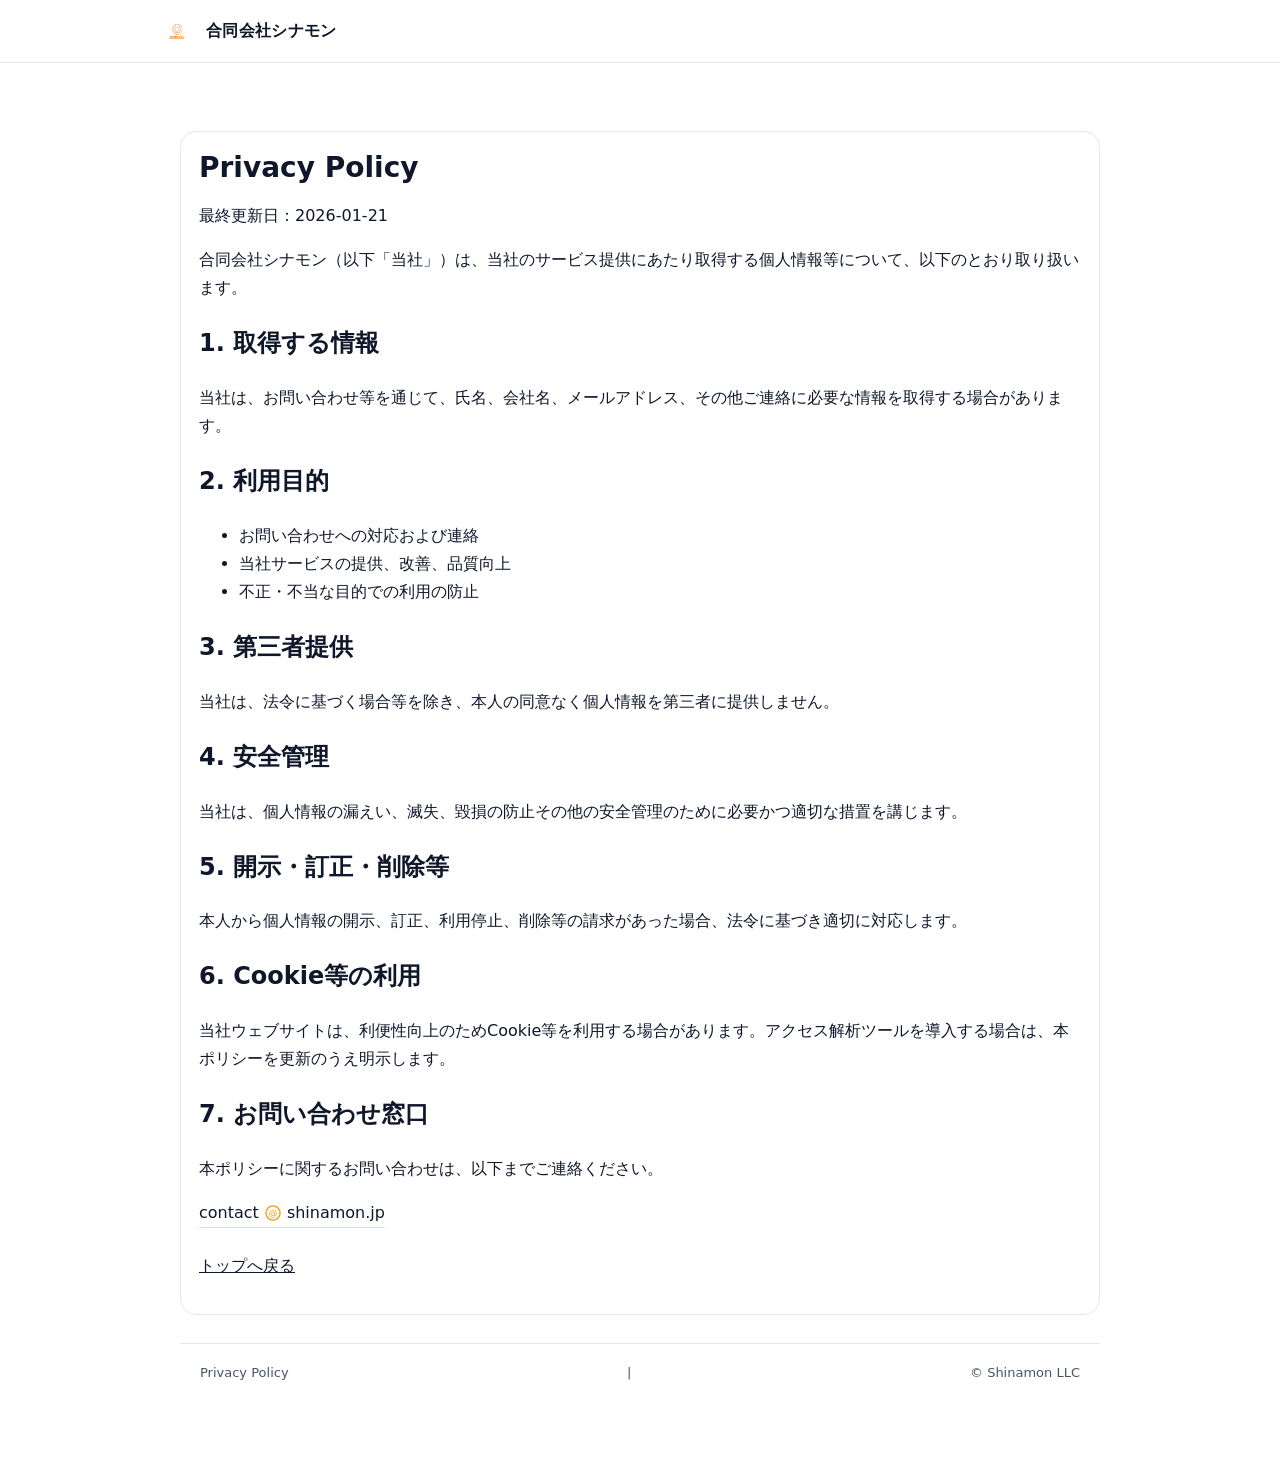
==== privacy.html @ 4d08c5f5 "Add files via upload" ====
<!doctype html>
<html lang="ja">
<head>
  <meta charset="utf-8" />
  <meta name="viewport" content="width=device-width, initial-scale=1" />
  <title>Privacy Policy | 合同会社シナモン（Shinamon LLC）</title>
  <meta name="description" content="合同会社シナモン（Shinamon LLC）のプライバシーポリシー。" />
  <link rel="icon" href="assets/logo.png" />
  <link rel="stylesheet" href="styles.css" />
  <meta name="theme-color" content="#F99514" />

  <!-- SEO / Social -->
  <meta name="description" content="Web3 Consulting &amp; Strategic Advisory" />
  <meta property="og:type" content="website" />
  <meta property="og:title" content="合同会社シナモン | Shinamon LLC" />
  <meta property="og:description" content="Web3 Consulting &amp; Strategic Advisory" />
  <meta property="og:image" content="/ogp.png" />
  <meta name="twitter:card" content="summary_large_image" />
  <meta name="twitter:title" content="合同会社シナモン | Shinamon LLC" />
  <meta name="twitter:description" content="Web3 Consulting &amp; Strategic Advisory" />
  <meta name="twitter:image" content="/ogp.png" />

  <!-- Favicons -->
  <link rel="apple-touch-icon" sizes="180x180" href="/apple-touch-icon.png" />
  <link rel="icon" type="image/png" sizes="32x32" href="/favicon-32x32.png" />
  <link rel="icon" type="image/png" sizes="16x16" href="/favicon-16x16.png" />
  <link rel="manifest" href="/site.webmanifest" />
  <link rel="icon" href="/favicon.ico" />
  <meta name="theme-color" content="#F99514" />

</head>
<body>
  <header class="header">
    <div class="container header-inner">
      <a class="brand" href="index.html" aria-label="Home">
        <img src="assets/logo.png" alt="Shinamon" />
        <span class="name">合同会社シナモン</span>
      </a>
    </div>
  </header>

  <main class="main">
    <div class="container">
      <section class="card" style="margin-top: 12px;">
        <h1 class="page-title">Privacy Policy</h1>
        <p class="muted">最終更新日：2026-01-21</p>

        <div class="prose">
          <p>
            合同会社シナモン（以下「当社」）は、当社のサービス提供にあたり取得する個人情報等について、以下のとおり取り扱います。
          </p>

          <h2>1. 取得する情報</h2>
          <p>
            当社は、お問い合わせ等を通じて、氏名、会社名、メールアドレス、その他ご連絡に必要な情報を取得する場合があります。
          </p>

          <h2>2. 利用目的</h2>
          <ul>
            <li>お問い合わせへの対応および連絡</li>
            <li>当社サービスの提供、改善、品質向上</li>
            <li>不正・不当な目的での利用の防止</li>
          </ul>

          <h2>3. 第三者提供</h2>
          <p>
            当社は、法令に基づく場合等を除き、本人の同意なく個人情報を第三者に提供しません。
          </p>

          <h2>4. 安全管理</h2>
          <p>
            当社は、個人情報の漏えい、滅失、毀損の防止その他の安全管理のために必要かつ適切な措置を講じます。
          </p>

          <h2>5. 開示・訂正・削除等</h2>
          <p>
            本人から個人情報の開示、訂正、利用停止、削除等の請求があった場合、法令に基づき適切に対応します。
          </p>

          <h2>6. Cookie等の利用</h2>
          <p>
            当社ウェブサイトは、利便性向上のためCookie等を利用する場合があります。アクセス解析ツールを導入する場合は、本ポリシーを更新のうえ明示します。
          </p>

          <h2>7. お問い合わせ窓口</h2>
          <p>
            本ポリシーに関するお問い合わせは、以下までご連絡ください。
          </p>
          <p class="contact-line">
            <span data-email>contact<!-- anti-scrape -->@<!-- anti-scrape -->shinamon.jp</span>
          </p>
        </div>

        <p style="margin-top:24px;">
          <a class="button" href="index.html">トップへ戻る</a>
        </p>
      </section>

      <footer class="footer" style="margin-top: 28px;">
        <div class="container footer-inner">
          <a class="footer-link" href="privacy.html">Privacy Policy</a>
          <span class="sep" aria-hidden="true">|</span>
          <span>© Shinamon LLC</span>
        </div>
      </footer>
    </div>
  </main>

  <script src="main.js" defer></script>
</body>
</html>
---- styles.css ----
:root{
  --primary:#F99514;
  --primary-hover:#E8840B;
  --text:#0F172A;
  --muted:#475569;
  --border:#E2E8F0;
  --bg:#FFFFFF;
  --section:#F8FAFC;
  --radius:16px;
  --container:960px;
}
*{box-sizing:border-box}
html,body{height:100%}
body{
  margin:0;
  color:var(--text);
  background:var(--bg);
  font-family:system-ui,-apple-system,"Noto Sans JP","Hiragino Kaku Gothic ProN","Yu Gothic",sans-serif;
  line-height:1.75;
}
a{color:inherit}
a:hover{color:var(--primary-hover)}
.container{max-width:var(--container); margin:0 auto; padding:0 20px}
.header{
  position:sticky; top:0; z-index:10;
  background:rgba(255,255,255,0.92);
  backdrop-filter:saturate(180%) blur(10px);
  border-bottom:1px solid var(--border);
}
.header-inner{display:flex; align-items:center; gap:12px; padding:14px 0}
.brand{display:flex; align-items:center; gap:12px; text-decoration:none}
.brand img{width:34px; height:34px; object-fit:contain}
.brand .name{font-weight:700; letter-spacing:0.02em}
.main{padding:56px 0 72px}
.hero{
  text-align:center;
  padding:44px 0 28px;
}
.hero h1{margin:0; font-size:40px; line-height:1.2; letter-spacing:0.02em}
.hero .subjp{margin-top:10px; font-size:18px; color:var(--muted); font-weight:600}
.hero .tag{margin-top:12px; font-size:18px; color:var(--muted)}
.divider{height:1px; background:var(--border); margin:28px auto 0; max-width:640px}
.section{margin-top:40px}
.section h2{font-size:20px; margin:0 0 14px; letter-spacing:0.02em}
.card{
  border:1px solid var(--border);
  border-radius:var(--radius);
  background:#fff;
  padding:18px 18px;
}
.list{margin:0; padding-left:1.1em}
.list li{margin:8px 0}
.list li::marker{color:var(--primary)}
.company{
  overflow:hidden;
}
.dl{
  display:grid;
  grid-template-columns: 160px 1fr;
  border-top:1px solid var(--border);
}
.dl .row{display:contents}
.dl dt, .dl dd{
  padding:12px 14px;
  border-bottom:1px solid var(--border);
}
.dl dt{
  background:var(--section);
  color:var(--muted);
  font-weight:700;
  font-size:13px;
}
.dl dd{margin:0}
.mail{
  display:inline-flex;
  align-items:center;
  gap:6px;
  text-decoration:none;
  border-bottom:1px solid rgba(249,149,20,0.35);
}
.mail:hover{border-bottom-color:var(--primary)}
.at-icon{
  width:16px; height:16px;
  display:inline-block;
  background:var(--primary);
  -webkit-mask: url('assets/at.svg') center/contain no-repeat;
  mask: url('assets/at.svg') center/contain no-repeat;
}
.footer{
  border-top:1px solid var(--border);
  padding:18px 0;
  color:var(--muted);
  font-size:13px;
}
.footer-inner{display:flex; align-items:center; justify-content:space-between; gap:16px; flex-wrap:wrap}
.footer a{color:var(--muted); text-decoration:none}
.footer a:hover{color:var(--primary)}
.small{font-size:13px; color:var(--muted)}
.page-title{font-size:28px; margin:0 0 14px; line-height:1.3}
@media (max-width: 720px){
  .main{padding:44px 0 60px}
  .hero h1{font-size:32px}
  .dl{grid-template-columns: 1fr}
  .dl dt{border-bottom:none}
  .dl dd{border-top:1px solid var(--border)}
}
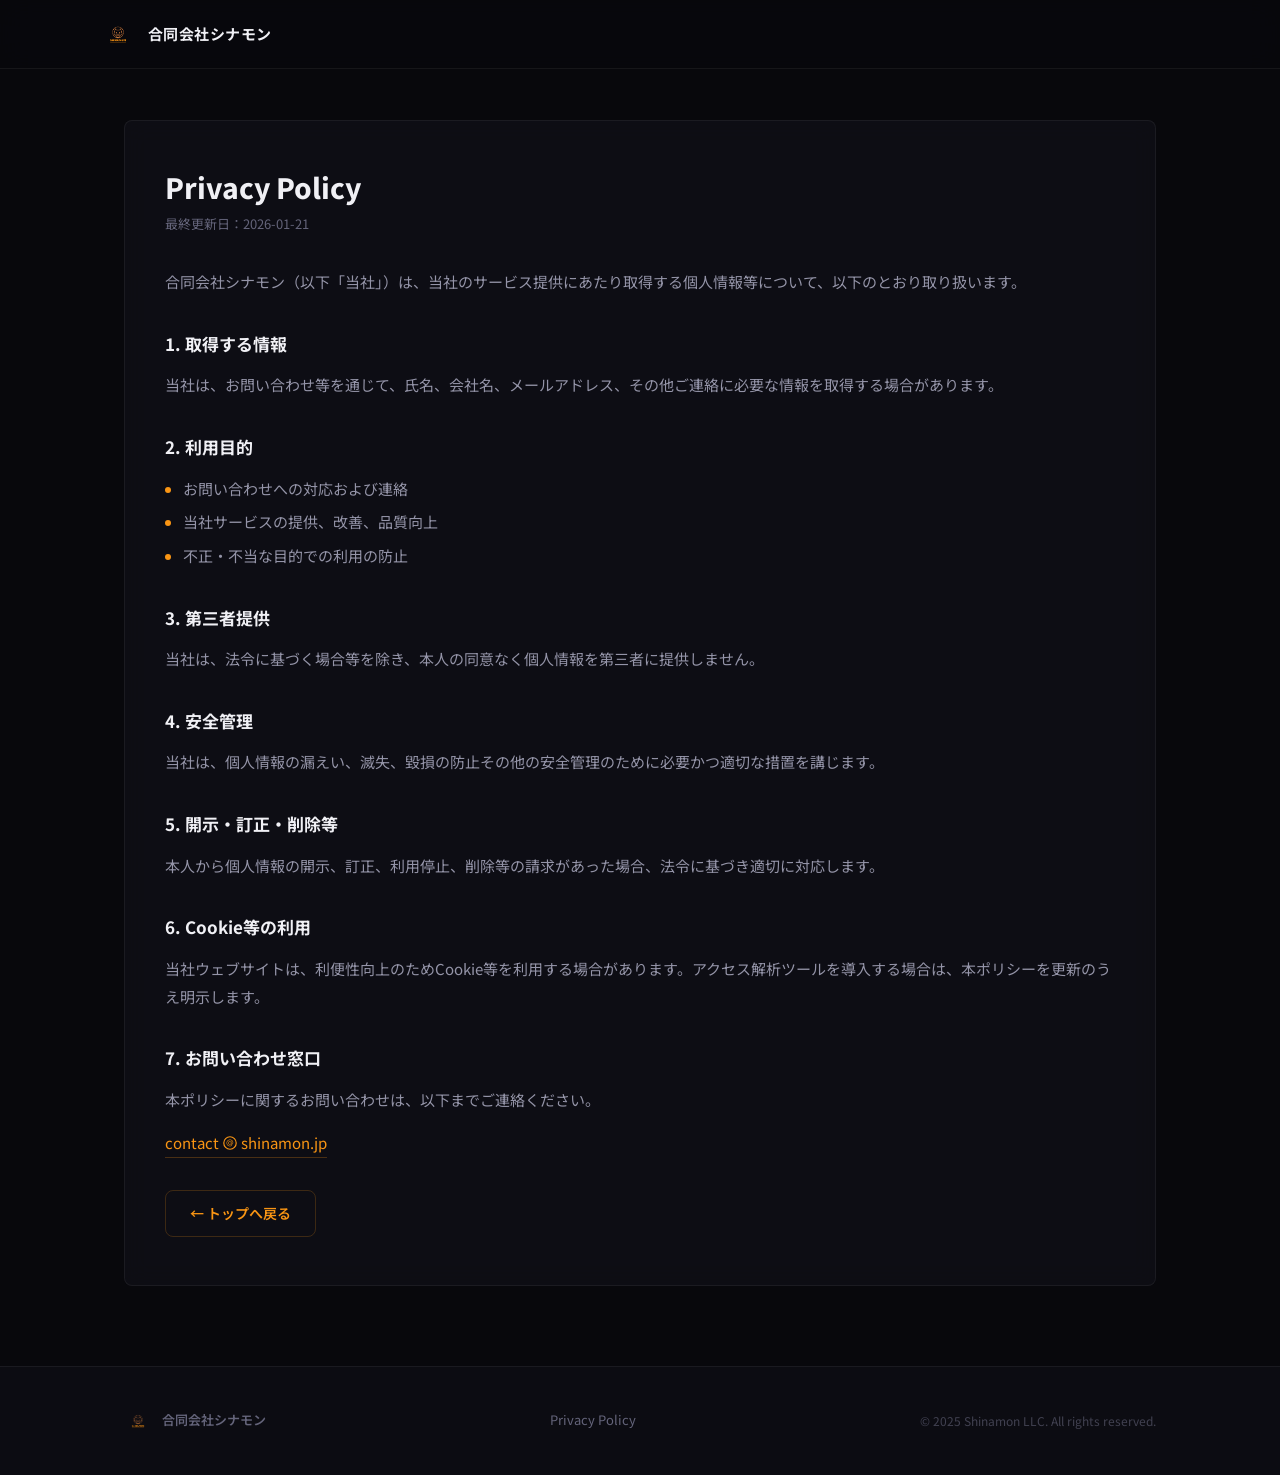
==== commit 1cdedd82: "feat: redesign shinamon.jp with dark theme and rich visuals - Full dark theme with cinnamon orange (" ====
--- a/privacy.html
+++ b/privacy.html
@@ -5,19 +5,16 @@
   <meta name="viewport" content="width=device-width, initial-scale=1" />
   <title>Privacy Policy | 合同会社シナモン（Shinamon LLC）</title>
   <meta name="description" content="合同会社シナモン（Shinamon LLC）のプライバシーポリシー。" />
-  <link rel="icon" href="assets/logo.png" />
-  <link rel="stylesheet" href="styles.css" />
   <meta name="theme-color" content="#F99514" />
 
   <!-- SEO / Social -->
-  <meta name="description" content="Web3 Consulting &amp; Strategic Advisory" />
   <meta property="og:type" content="website" />
-  <meta property="og:title" content="合同会社シナモン | Shinamon LLC" />
-  <meta property="og:description" content="Web3 Consulting &amp; Strategic Advisory" />
+  <meta property="og:title" content="Privacy Policy | 合同会社シナモン" />
+  <meta property="og:description" content="合同会社シナモンのプライバシーポリシー" />
   <meta property="og:image" content="/ogp.png" />
   <meta name="twitter:card" content="summary_large_image" />
-  <meta name="twitter:title" content="合同会社シナモン | Shinamon LLC" />
-  <meta name="twitter:description" content="Web3 Consulting &amp; Strategic Advisory" />
+  <meta name="twitter:title" content="Privacy Policy | 合同会社シナモン" />
+  <meta name="twitter:description" content="合同会社シナモンのプライバシーポリシー" />
   <meta name="twitter:image" content="/ogp.png" />
 
   <!-- Favicons -->
@@ -26,24 +23,31 @@
   <link rel="icon" type="image/png" sizes="16x16" href="/favicon-16x16.png" />
   <link rel="manifest" href="/site.webmanifest" />
   <link rel="icon" href="/favicon.ico" />
-  <meta name="theme-color" content="#F99514" />
 
+  <!-- Google Fonts: Noto Sans JP -->
+  <link rel="preconnect" href="https://fonts.googleapis.com" />
+  <link rel="preconnect" href="https://fonts.gstatic.com" crossorigin />
+  <link href="https://fonts.googleapis.com/css2?family=Noto+Sans+JP:wght@400;500;600;700;800;900&display=swap" rel="stylesheet" />
+
+  <link rel="stylesheet" href="styles.css" />
 </head>
 <body>
-  <header class="header">
+
+  <!-- ===== HEADER ===== -->
+  <header class="header" id="header">
     <div class="container header-inner">
       <a class="brand" href="index.html" aria-label="Home">
-        <img src="assets/logo.png" alt="Shinamon" />
+        <img src="assets/logo.png" alt="Shinamon" width="36" height="36" loading="eager" />
         <span class="name">合同会社シナモン</span>
       </a>
     </div>
   </header>
 
-  <main class="main">
+  <main class="page-main">
     <div class="container">
-      <section class="card" style="margin-top: 12px;">
+      <div class="page-card">
         <h1 class="page-title">Privacy Policy</h1>
-        <p class="muted">最終更新日：2026-01-21</p>
+        <p class="page-meta">最終更新日：2026-01-21</p>
 
         <div class="prose">
           <p>
@@ -86,25 +90,31 @@
           <p>
             本ポリシーに関するお問い合わせは、以下までご連絡ください。
           </p>
-          <p class="contact-line">
+          <p>
             <span data-email>contact<!-- anti-scrape -->@<!-- anti-scrape -->shinamon.jp</span>
           </p>
         </div>
 
-        <p style="margin-top:24px;">
-          <a class="button" href="index.html">トップへ戻る</a>
+        <p style="margin-top: 32px;">
+          <a class="btn-back" href="index.html">← トップへ戻る</a>
         </p>
-      </section>
-
-      <footer class="footer" style="margin-top: 28px;">
-        <div class="container footer-inner">
-          <a class="footer-link" href="privacy.html">Privacy Policy</a>
-          <span class="sep" aria-hidden="true">|</span>
-          <span>© Shinamon LLC</span>
-        </div>
-      </footer>
+      </div>
     </div>
   </main>
+
+  <!-- ===== FOOTER ===== -->
+  <footer class="footer">
+    <div class="container footer-inner">
+      <div class="footer-brand">
+        <img src="assets/logo.png" alt="Shinamon" width="28" height="28" />
+        <span>合同会社シナモン</span>
+      </div>
+      <div class="footer-links">
+        <a href="privacy.html">Privacy Policy</a>
+      </div>
+      <div class="footer-copy">© 2025 Shinamon LLC. All rights reserved.</div>
+    </div>
+  </footer>
 
   <script src="main.js" defer></script>
 </body>
--- a/styles.css
+++ b/styles.css
@@ -1,106 +1,719 @@
-:root{
-  --primary:#F99514;
-  --primary-hover:#E8840B;
-  --text:#0F172A;
-  --muted:#475569;
-  --border:#E2E8F0;
-  --bg:#FFFFFF;
-  --section:#F8FAFC;
-  --radius:16px;
-  --container:960px;
-}
-*{box-sizing:border-box}
-html,body{height:100%}
-body{
-  margin:0;
-  color:var(--text);
-  background:var(--bg);
-  font-family:system-ui,-apple-system,"Noto Sans JP","Hiragino Kaku Gothic ProN","Yu Gothic",sans-serif;
-  line-height:1.75;
-}
-a{color:inherit}
-a:hover{color:var(--primary-hover)}
-.container{max-width:var(--container); margin:0 auto; padding:0 20px}
-.header{
-  position:sticky; top:0; z-index:10;
-  background:rgba(255,255,255,0.92);
-  backdrop-filter:saturate(180%) blur(10px);
-  border-bottom:1px solid var(--border);
-}
-.header-inner{display:flex; align-items:center; gap:12px; padding:14px 0}
-.brand{display:flex; align-items:center; gap:12px; text-decoration:none}
-.brand img{width:34px; height:34px; object-fit:contain}
-.brand .name{font-weight:700; letter-spacing:0.02em}
-.main{padding:56px 0 72px}
-.hero{
-  text-align:center;
-  padding:44px 0 28px;
-}
-.hero h1{margin:0; font-size:40px; line-height:1.2; letter-spacing:0.02em}
-.hero .subjp{margin-top:10px; font-size:18px; color:var(--muted); font-weight:600}
-.hero .tag{margin-top:12px; font-size:18px; color:var(--muted)}
-.divider{height:1px; background:var(--border); margin:28px auto 0; max-width:640px}
-.section{margin-top:40px}
-.section h2{font-size:20px; margin:0 0 14px; letter-spacing:0.02em}
-.card{
-  border:1px solid var(--border);
-  border-radius:var(--radius);
-  background:#fff;
-  padding:18px 18px;
-}
-.list{margin:0; padding-left:1.1em}
-.list li{margin:8px 0}
-.list li::marker{color:var(--primary)}
-.company{
-  overflow:hidden;
-}
-.dl{
-  display:grid;
+/* ==========================================================
+   Shinamon LLC — Redesign v2
+   Dark theme + Cinnamon orange accent
+   ========================================================== */
+
+/* ---------- Google Fonts (loaded in HTML) ---------- */
+
+/* ---------- Design Tokens ---------- */
+:root {
+  /* Cinnamon palette */
+  --cinnamon-50:  #FFF7ED;
+  --cinnamon-100: #FFEDD5;
+  --cinnamon-200: #FED7AA;
+  --cinnamon-300: #FDBA74;
+  --cinnamon-400: #F99514;
+  --cinnamon-500: #E8840B;
+  --cinnamon-600: #C2680A;
+
+  /* Dark surface palette */
+  --surface-0:   #08080C;
+  --surface-50:  #0C0C12;
+  --surface-100: #12121A;
+  --surface-200: #1A1A24;
+  --surface-300: #24242F;
+  --surface-400: #2E2E3A;
+
+  /* Text */
+  --text-primary:   #F0F0F5;
+  --text-secondary: #9494A8;
+  --text-muted:     #64647A;
+
+  /* Functional */
+  --primary:   var(--cinnamon-400);
+  --primary-hover: var(--cinnamon-500);
+  --bg:        var(--surface-0);
+  --card-bg:   rgba(18, 18, 26, 0.65);
+  --card-border: rgba(255, 255, 255, 0.06);
+  --glow:      rgba(249, 149, 20, 0.12);
+
+  /* Layout */
+  --container: 1080px;
+  --radius:    8px;
+  --spacing:   8px;
+
+  /* Typography */
+  --font-body: "Noto Sans JP", "Hiragino Kaku Gothic ProN", "Yu Gothic", sans-serif;
+  --font-display: "Noto Sans JP", sans-serif;
+}
+
+/* ---------- Reset ---------- */
+*, *::before, *::after { box-sizing: border-box; margin: 0; padding: 0; }
+html { scroll-behavior: smooth; }
+html, body { height: 100%; }
+
+body {
+  color: var(--text-primary);
+  background: var(--bg);
+  font-family: var(--font-body);
+  font-size: 15px;
+  line-height: 1.75;
+  -webkit-font-smoothing: antialiased;
+  -moz-osx-font-smoothing: grayscale;
+}
+
+a { color: inherit; text-decoration: none; transition: color 0.2s; }
+a:hover { color: var(--primary); }
+
+img { display: block; max-width: 100%; }
+ul, ol { list-style: none; }
+
+/* ---------- Utility ---------- */
+.container {
+  max-width: var(--container);
+  margin: 0 auto;
+  padding: 0 24px;
+}
+
+/* ---------- Scroll Animations ---------- */
+.fade-up {
+  opacity: 0;
+  transform: translateY(32px);
+  transition: opacity 0.7s cubic-bezier(0.22, 1, 0.36, 1),
+              transform 0.7s cubic-bezier(0.22, 1, 0.36, 1);
+}
+.fade-up.is-visible {
+  opacity: 1;
+  transform: translateY(0);
+}
+
+/* Stagger children */
+.stagger > .fade-up:nth-child(1) { transition-delay: 0ms; }
+.stagger > .fade-up:nth-child(2) { transition-delay: 80ms; }
+.stagger > .fade-up:nth-child(3) { transition-delay: 160ms; }
+.stagger > .fade-up:nth-child(4) { transition-delay: 240ms; }
+.stagger > .fade-up:nth-child(5) { transition-delay: 320ms; }
+.stagger > .fade-up:nth-child(6) { transition-delay: 400ms; }
+
+
+/* ==========================================================
+   HEADER
+   ========================================================== */
+.header {
+  position: fixed;
+  top: 0;
+  left: 0;
+  right: 0;
+  z-index: 100;
+  background: rgba(8, 8, 12, 0.85);
+  backdrop-filter: saturate(180%) blur(16px);
+  -webkit-backdrop-filter: saturate(180%) blur(16px);
+  border-bottom: 1px solid var(--card-border);
+  transition: background 0.3s;
+}
+
+.header-inner {
+  display: flex;
+  align-items: center;
+  justify-content: space-between;
+  padding: 16px 0;
+}
+
+.brand {
+  display: flex;
+  align-items: center;
+  gap: 12px;
+  text-decoration: none;
+}
+.brand img {
+  width: 36px;
+  height: 36px;
+  object-fit: contain;
+}
+.brand .name {
+  font-weight: 700;
+  font-size: 15px;
+  letter-spacing: 0.03em;
+  color: var(--text-primary);
+}
+
+.header-nav {
+  display: flex;
+  gap: 32px;
+}
+.header-nav a {
+  font-size: 13px;
+  font-weight: 500;
+  color: var(--text-secondary);
+  letter-spacing: 0.04em;
+  transition: color 0.2s;
+}
+.header-nav a:hover {
+  color: var(--primary);
+}
+
+
+/* ==========================================================
+   HERO
+   ========================================================== */
+.hero {
+  position: relative;
+  min-height: 100vh;
+  display: flex;
+  align-items: center;
+  justify-content: center;
+  text-align: center;
+  overflow: hidden;
+  padding: 120px 24px 80px;
+}
+
+/* Animated grid background */
+.hero-bg {
+  position: absolute;
+  inset: 0;
+  z-index: 0;
+  overflow: hidden;
+}
+.hero-bg::before {
+  content: "";
+  position: absolute;
+  inset: -50%;
+  background-image:
+    linear-gradient(rgba(249, 149, 20, 0.04) 1px, transparent 1px),
+    linear-gradient(90deg, rgba(249, 149, 20, 0.04) 1px, transparent 1px);
+  background-size: 64px 64px;
+  animation: gridDrift 25s linear infinite;
+}
+.hero-bg::after {
+  content: "";
+  position: absolute;
+  inset: 0;
+  background:
+    radial-gradient(ellipse 60% 50% at 50% 45%, rgba(249, 149, 20, 0.08) 0%, transparent 70%),
+    radial-gradient(ellipse 40% 30% at 30% 70%, rgba(249, 149, 20, 0.04) 0%, transparent 60%);
+}
+
+@keyframes gridDrift {
+  0%   { transform: translate(0, 0) rotate(0deg); }
+  100% { transform: translate(64px, 64px) rotate(0deg); }
+}
+
+/* Soft glow orbs */
+.hero-glow {
+  position: absolute;
+  border-radius: 50%;
+  filter: blur(100px);
+  opacity: 0.3;
+  z-index: 0;
+  animation: floatOrb 12s ease-in-out infinite alternate;
+}
+.hero-glow--1 {
+  width: 400px;
+  height: 400px;
+  background: var(--cinnamon-400);
+  top: 10%;
+  right: 15%;
+  opacity: 0.08;
+  animation-duration: 15s;
+}
+.hero-glow--2 {
+  width: 300px;
+  height: 300px;
+  background: var(--cinnamon-300);
+  bottom: 20%;
+  left: 10%;
+  opacity: 0.06;
+  animation-duration: 18s;
+  animation-delay: -5s;
+}
+
+@keyframes floatOrb {
+  0%   { transform: translate(0, 0) scale(1); }
+  100% { transform: translate(30px, -20px) scale(1.1); }
+}
+
+.hero-content {
+  position: relative;
+  z-index: 1;
+}
+
+.hero-logo {
+  width: 120px;
+  height: 120px;
+  margin: 0 auto 32px;
+  object-fit: contain;
+  filter: drop-shadow(0 0 40px rgba(249, 149, 20, 0.25));
+  animation: heroLogoIn 1s cubic-bezier(0.22, 1, 0.36, 1) 0.2s both;
+}
+
+@keyframes heroLogoIn {
+  0%   { opacity: 0; transform: scale(0.8) translateY(20px); }
+  100% { opacity: 1; transform: scale(1) translateY(0); }
+}
+
+.hero h1 {
+  font-family: var(--font-display);
+  font-size: clamp(32px, 5vw, 52px);
+  font-weight: 900;
+  line-height: 1.15;
+  letter-spacing: 0.02em;
+  color: var(--text-primary);
+  animation: heroTextIn 0.8s cubic-bezier(0.22, 1, 0.36, 1) 0.4s both;
+}
+
+.hero-subtitle {
+  font-size: clamp(14px, 2vw, 18px);
+  font-weight: 600;
+  color: var(--primary);
+  margin-top: 12px;
+  letter-spacing: 0.12em;
+  text-transform: uppercase;
+  animation: heroTextIn 0.8s cubic-bezier(0.22, 1, 0.36, 1) 0.55s both;
+}
+
+.hero-tagline {
+  font-size: clamp(14px, 1.8vw, 17px);
+  color: var(--text-secondary);
+  margin-top: 20px;
+  max-width: 520px;
+  margin-left: auto;
+  margin-right: auto;
+  line-height: 1.8;
+  animation: heroTextIn 0.8s cubic-bezier(0.22, 1, 0.36, 1) 0.7s both;
+}
+
+@keyframes heroTextIn {
+  0%   { opacity: 0; transform: translateY(24px); }
+  100% { opacity: 1; transform: translateY(0); }
+}
+
+/* Scroll indicator */
+.hero-scroll {
+  position: absolute;
+  bottom: 40px;
+  left: 50%;
+  transform: translateX(-50%);
+  z-index: 1;
+  display: flex;
+  flex-direction: column;
+  align-items: center;
+  gap: 8px;
+  animation: heroTextIn 0.8s cubic-bezier(0.22, 1, 0.36, 1) 1s both;
+}
+.hero-scroll span {
+  font-size: 11px;
+  letter-spacing: 0.15em;
+  color: var(--text-muted);
+  text-transform: uppercase;
+}
+.hero-scroll-line {
+  width: 1px;
+  height: 40px;
+  background: linear-gradient(to bottom, var(--primary), transparent);
+  animation: scrollPulse 2s ease-in-out infinite;
+}
+@keyframes scrollPulse {
+  0%, 100% { opacity: 0.3; transform: scaleY(0.6); }
+  50%      { opacity: 1; transform: scaleY(1); }
+}
+
+/* ==========================================================
+   SECTION SHARED
+   ========================================================== */
+.section {
+  padding: 96px 0;
+  position: relative;
+}
+
+.section-label {
+  font-size: 11px;
+  font-weight: 700;
+  letter-spacing: 0.2em;
+  text-transform: uppercase;
+  color: var(--primary);
+  margin-bottom: 12px;
+}
+
+.section-title {
+  font-family: var(--font-display);
+  font-size: clamp(24px, 3.5vw, 36px);
+  font-weight: 800;
+  line-height: 1.25;
+  color: var(--text-primary);
+  margin-bottom: 16px;
+}
+
+.section-desc {
+  font-size: 15px;
+  color: var(--text-secondary);
+  max-width: 560px;
+  line-height: 1.85;
+}
+
+.section-header {
+  margin-bottom: 56px;
+}
+
+/* Subtle divider */
+.section-divider {
+  width: 100%;
+  height: 1px;
+  background: linear-gradient(90deg, transparent, var(--card-border), transparent);
+}
+
+
+/* ==========================================================
+   SERVICES — Card Grid
+   ========================================================== */
+.services-grid {
+  display: grid;
+  grid-template-columns: repeat(3, 1fr);
+  gap: 20px;
+}
+
+.service-card {
+  background: var(--card-bg);
+  border: 1px solid var(--card-border);
+  border-radius: var(--radius);
+  padding: 32px 28px;
+  position: relative;
+  overflow: hidden;
+  transition: transform 0.35s cubic-bezier(0.22, 1, 0.36, 1),
+              border-color 0.35s,
+              box-shadow 0.35s;
+}
+
+.service-card::before {
+  content: "";
+  position: absolute;
+  top: 0;
+  left: 0;
+  right: 0;
+  height: 2px;
+  background: linear-gradient(90deg, transparent, var(--primary), transparent);
+  opacity: 0;
+  transition: opacity 0.35s;
+}
+
+.service-card:hover {
+  transform: translateY(-4px);
+  border-color: rgba(249, 149, 20, 0.15);
+  box-shadow: 0 12px 40px rgba(249, 149, 20, 0.06);
+}
+.service-card:hover::before {
+  opacity: 1;
+}
+
+.service-icon {
+  width: 48px;
+  height: 48px;
+  display: flex;
+  align-items: center;
+  justify-content: center;
+  margin-bottom: 20px;
+  border-radius: var(--radius);
+  background: rgba(249, 149, 20, 0.08);
+  color: var(--primary);
+}
+.service-icon svg {
+  width: 24px;
+  height: 24px;
+  stroke: currentColor;
+  fill: none;
+  stroke-width: 1.5;
+  stroke-linecap: round;
+  stroke-linejoin: round;
+}
+
+.service-card h3 {
+  font-size: 16px;
+  font-weight: 700;
+  color: var(--text-primary);
+  margin-bottom: 10px;
+  line-height: 1.4;
+}
+
+.service-card p {
+  font-size: 13px;
+  color: var(--text-secondary);
+  line-height: 1.85;
+}
+
+
+/* ==========================================================
+   COMPANY INFO
+   ========================================================== */
+.company-section {
+  background: var(--surface-50);
+}
+
+.company-card {
+  background: var(--card-bg);
+  border: 1px solid var(--card-border);
+  border-radius: var(--radius);
+  overflow: hidden;
+  backdrop-filter: blur(12px);
+  -webkit-backdrop-filter: blur(12px);
+}
+
+.kv {
+  display: grid;
   grid-template-columns: 160px 1fr;
-  border-top:1px solid var(--border);
-}
-.dl .row{display:contents}
-.dl dt, .dl dd{
-  padding:12px 14px;
-  border-bottom:1px solid var(--border);
-}
-.dl dt{
-  background:var(--section);
-  color:var(--muted);
-  font-weight:700;
-  font-size:13px;
-}
-.dl dd{margin:0}
-.mail{
-  display:inline-flex;
-  align-items:center;
-  gap:6px;
-  text-decoration:none;
-  border-bottom:1px solid rgba(249,149,20,0.35);
-}
-.mail:hover{border-bottom-color:var(--primary)}
-.at-icon{
-  width:16px; height:16px;
-  display:inline-block;
-  background:var(--primary);
+}
+
+.kv-row {
+  display: contents;
+}
+
+.kv dt,
+.kv dd {
+  padding: 16px 24px;
+  border-bottom: 1px solid var(--card-border);
+  font-size: 14px;
+}
+
+.kv-row:last-child dt,
+.kv-row:last-child dd {
+  border-bottom: none;
+}
+
+.kv dt {
+  background: rgba(249, 149, 20, 0.03);
+  color: var(--text-muted);
+  font-weight: 700;
+  font-size: 13px;
+  letter-spacing: 0.02em;
+}
+
+.kv dd {
+  color: var(--text-primary);
+  line-height: 1.75;
+}
+
+
+/* ==========================================================
+   EMAIL LINK
+   ========================================================== */
+.mail {
+  display: inline-flex;
+  align-items: center;
+  gap: 4px;
+  text-decoration: none;
+  color: var(--primary);
+  border-bottom: 1px solid rgba(249, 149, 20, 0.25);
+  transition: border-color 0.2s;
+}
+.mail:hover {
+  border-bottom-color: var(--primary);
+  color: var(--cinnamon-300);
+}
+
+.at-icon {
+  width: 14px;
+  height: 14px;
+  display: inline-block;
+  background: var(--primary);
   -webkit-mask: url('assets/at.svg') center/contain no-repeat;
   mask: url('assets/at.svg') center/contain no-repeat;
 }
-.footer{
-  border-top:1px solid var(--border);
-  padding:18px 0;
-  color:var(--muted);
-  font-size:13px;
-}
-.footer-inner{display:flex; align-items:center; justify-content:space-between; gap:16px; flex-wrap:wrap}
-.footer a{color:var(--muted); text-decoration:none}
-.footer a:hover{color:var(--primary)}
-.small{font-size:13px; color:var(--muted)}
-.page-title{font-size:28px; margin:0 0 14px; line-height:1.3}
-@media (max-width: 720px){
-  .main{padding:44px 0 60px}
-  .hero h1{font-size:32px}
-  .dl{grid-template-columns: 1fr}
-  .dl dt{border-bottom:none}
-  .dl dd{border-top:1px solid var(--border)}
-}
+
+
+/* ==========================================================
+   FOOTER
+   ========================================================== */
+.footer {
+  border-top: 1px solid var(--card-border);
+  padding: 40px 0;
+  background: var(--surface-50);
+}
+
+.footer-inner {
+  display: flex;
+  align-items: center;
+  justify-content: space-between;
+  flex-wrap: wrap;
+  gap: 16px;
+}
+
+.footer-brand {
+  display: flex;
+  align-items: center;
+  gap: 10px;
+}
+.footer-brand img {
+  width: 28px;
+  height: 28px;
+  object-fit: contain;
+  opacity: 0.7;
+}
+.footer-brand span {
+  font-size: 13px;
+  color: var(--text-muted);
+  font-weight: 600;
+}
+
+.footer-links {
+  display: flex;
+  align-items: center;
+  gap: 24px;
+}
+.footer-links a {
+  font-size: 13px;
+  color: var(--text-muted);
+  transition: color 0.2s;
+}
+.footer-links a:hover {
+  color: var(--primary);
+}
+
+.footer-copy {
+  font-size: 12px;
+  color: var(--text-muted);
+  opacity: 0.6;
+}
+
+
+/* ==========================================================
+   PRIVACY PAGE
+   ========================================================== */
+.page-main {
+  padding-top: 120px;
+  padding-bottom: 80px;
+  min-height: 100vh;
+}
+
+.page-card {
+  background: var(--card-bg);
+  border: 1px solid var(--card-border);
+  border-radius: var(--radius);
+  padding: 48px 40px;
+  backdrop-filter: blur(12px);
+  -webkit-backdrop-filter: blur(12px);
+}
+
+.page-title {
+  font-family: var(--font-display);
+  font-size: 28px;
+  font-weight: 800;
+  color: var(--text-primary);
+  margin-bottom: 8px;
+  line-height: 1.3;
+}
+
+.page-meta {
+  font-size: 13px;
+  color: var(--text-muted);
+  margin-bottom: 32px;
+}
+
+.prose {
+  color: var(--text-secondary);
+  line-height: 1.85;
+}
+.prose h2 {
+  font-size: 17px;
+  font-weight: 700;
+  color: var(--text-primary);
+  margin-top: 32px;
+  margin-bottom: 12px;
+}
+.prose p {
+  margin-bottom: 16px;
+}
+.prose ul {
+  padding-left: 1.2em;
+  list-style: disc;
+  margin-bottom: 16px;
+}
+.prose ul li {
+  margin: 6px 0;
+}
+.prose ul li::marker {
+  color: var(--primary);
+}
+
+.btn-back {
+  display: inline-flex;
+  align-items: center;
+  gap: 8px;
+  font-size: 14px;
+  font-weight: 600;
+  color: var(--primary);
+  border: 1px solid rgba(249, 149, 20, 0.2);
+  border-radius: var(--radius);
+  padding: 10px 24px;
+  transition: background 0.2s, border-color 0.2s;
+}
+.btn-back:hover {
+  background: rgba(249, 149, 20, 0.06);
+  border-color: rgba(249, 149, 20, 0.4);
+  color: var(--primary);
+}
+
+
+/* ==========================================================
+   RESPONSIVE
+   ========================================================== */
+@media (max-width: 900px) {
+  .services-grid {
+    grid-template-columns: repeat(2, 1fr);
+  }
+}
+
+@media (max-width: 640px) {
+  .hero {
+    min-height: 90vh;
+    padding: 100px 20px 60px;
+  }
+  .hero-logo {
+    width: 88px;
+    height: 88px;
+    margin-bottom: 24px;
+  }
+  .hero-scroll {
+    bottom: 24px;
+  }
+
+  .section {
+    padding: 64px 0;
+  }
+  .section-header {
+    margin-bottom: 36px;
+  }
+
+  .services-grid {
+    grid-template-columns: 1fr;
+    gap: 16px;
+  }
+  .service-card {
+    padding: 24px 20px;
+  }
+
+  .kv {
+    grid-template-columns: 1fr;
+  }
+  .kv dt {
+    border-bottom: none;
+    padding-bottom: 4px;
+  }
+  .kv dd {
+    padding-top: 4px;
+  }
+
+  .header-nav {
+    gap: 20px;
+  }
+  .header-nav a {
+    font-size: 12px;
+  }
+
+  .page-card {
+    padding: 32px 20px;
+  }
+
+  .footer-inner {
+    flex-direction: column;
+    align-items: flex-start;
+    gap: 12px;
+  }
+}
